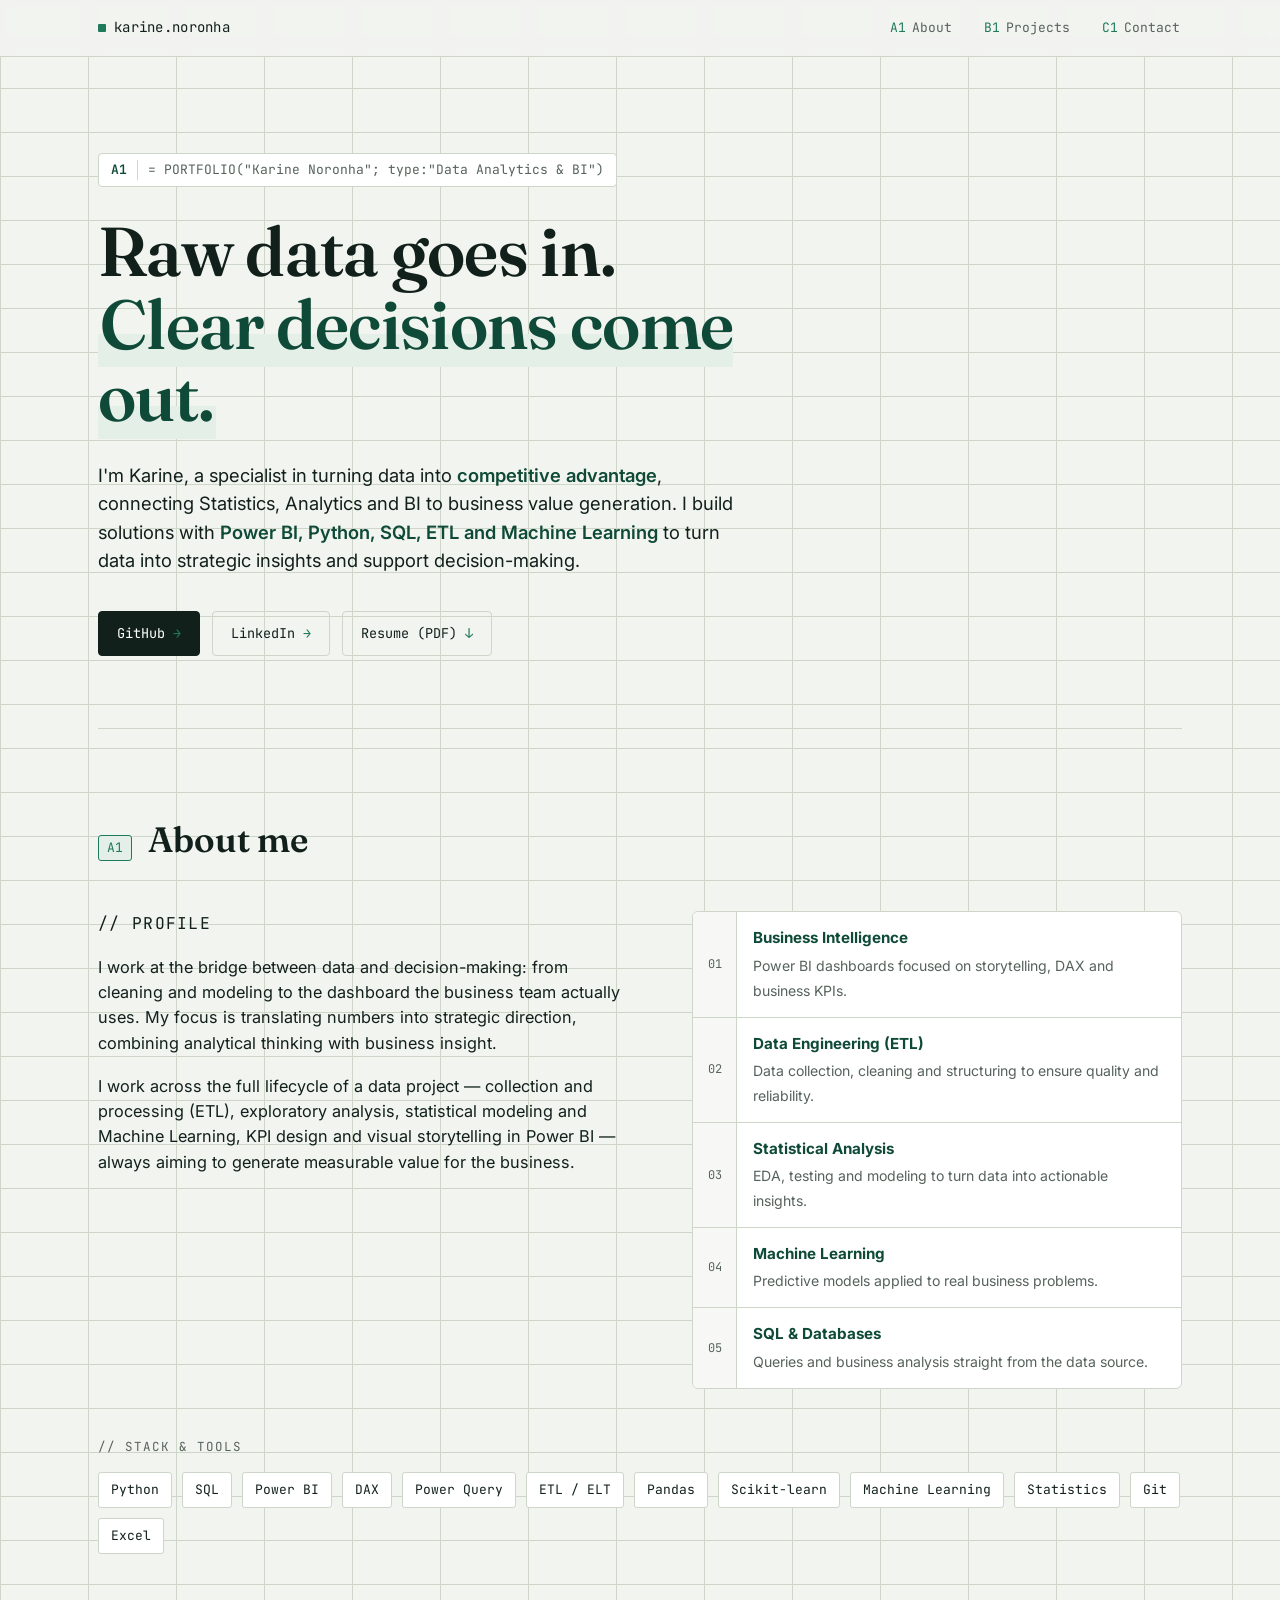
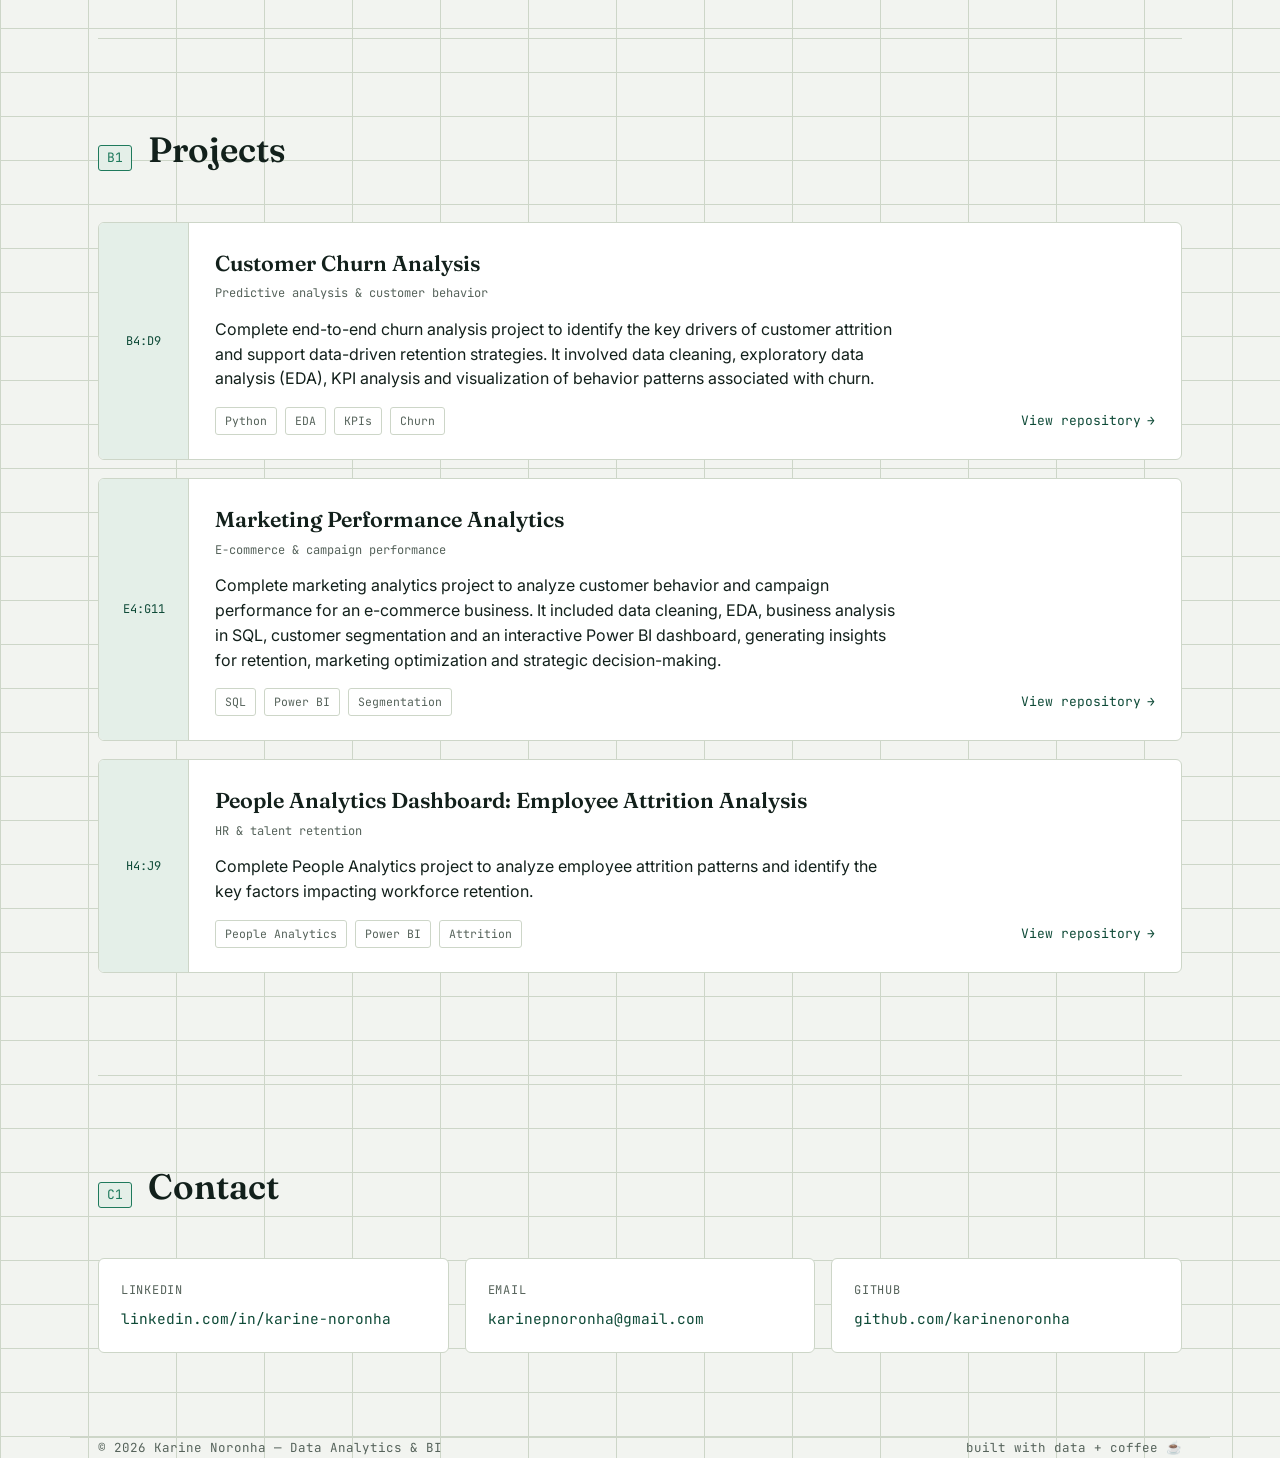
==== Portifolio/index.html @ d7bcab8e "Update index.html" ====
<!doctype html>
<html lang="en">
<head>
<meta charset="UTF-8" />
<meta name="viewport" content="width=device-width, initial-scale=1" />
<title>Karine Noronha — Data Analytics &amp; BI</title>
<meta name="description" content="Portfolio of Karine Noronha, data analyst specialized in Power BI, Python, SQL, ETL and Machine Learning." />
<link rel="preconnect" href="https://fonts.googleapis.com">
<link rel="preconnect" href="https://fonts.gstatic.com" crossorigin>
<link href="https://fonts.googleapis.com/css2?family=Fraunces:opsz,wght@9..144,500;9..144,600;9..144,700&family=Inter:wght@400;500;600&family=JetBrains+Mono:wght@400;500;600&display=swap" rel="stylesheet">
<link rel="stylesheet" href="assets/style.css" />
</head>
<body>

<div class="topbar">
  <div class="topbar-inner">
    <div class="brand"><span class="dot"></span>karine.noronha</div>
    <nav class="colheaders">
      <a href="#about"><span class="ref">A1</span>About</a>
      <a href="#projects"><span class="ref">B1</span>Projects</a>
      <a href="#contact"><span class="ref">C1</span>Contact</a>
    </nav>
  </div>
</div>

<main class="wrap">

  <!-- HERO -->
  <section class="hero" style="border-top:none;">
    <div class="formula-bar">
      <span class="cellref">A1</span>
      <span>= PORTFOLIO("Karine Noronha"; type:"Data Analytics &amp; BI")</span>
    </div>
    <h1>Raw data goes in.<br><em>Clear decisions come out.</em></h1>
    <p class="lede">
      I'm Karine, a specialist in turning data into <b>competitive advantage</b>, connecting
      Statistics, Analytics and BI to business value generation. I build solutions with
      <b>Power BI, Python, SQL, ETL and Machine Learning</b> to turn data into
      strategic insights and support decision-making.
    </p>
    <div class="cta-row">
      <a class="btn btn-primary" href="https://github.com/karinenoronha" target="_blank" rel="noopener">
        GitHub <span class="arrow">→</span>
      </a>
      <a class="btn btn-ghost" href="https://www.linkedin.com/in/karinenoronha/" target="_blank" rel="noopener">
        LinkedIn <span class="arrow">→</span>
      </a>
      <a class="btn btn-ghost" href="assets/curriculo-karine-noronha.pdf" download>
        Resume (PDF) <span class="arrow">↓</span>
      </a>
    </div>
  </section>

  <!-- ABOUT -->
  <section id="about">
    <div class="section-head">
      <span class="cellnum">A1</span>
      <h2>About me</h2>
    </div>

    <div class="about-grid">
      <div class="about-text">
        <p class="section-sub">// profile</p>
        <p>
          I work at the bridge between data and decision-making: from cleaning and modeling
          to the dashboard the business team actually uses. My focus is translating numbers
          into strategic direction, combining analytical thinking with business insight.
        </p>
        <p>
          I work across the full lifecycle of a data project — collection and processing (ETL),
          exploratory analysis, statistical modeling and Machine Learning, KPI design and
          visual storytelling in Power BI — always aiming to generate measurable value
          for the business.
        </p>
      </div>

      <div class="skills-table">
        <div class="skills-row">
          <div class="idx">01</div>
          <div class="cell">
            <strong>Business Intelligence</strong>
            <span>Power BI dashboards focused on storytelling, DAX and business KPIs.</span>
          </div>
        </div>
        <div class="skills-row">
          <div class="idx">02</div>
          <div class="cell">
            <strong>Data Engineering (ETL)</strong>
            <span>Data collection, cleaning and structuring to ensure quality and reliability.</span>
          </div>
        </div>
        <div class="skills-row">
          <div class="idx">03</div>
          <div class="cell">
            <strong>Statistical Analysis</strong>
            <span>EDA, testing and modeling to turn data into actionable insights.</span>
          </div>
        </div>
        <div class="skills-row">
          <div class="idx">04</div>
          <div class="cell">
            <strong>Machine Learning</strong>
            <span>Predictive models applied to real business problems.</span>
          </div>
        </div>
        <div class="skills-row">
          <div class="idx">05</div>
          <div class="cell">
            <strong>SQL &amp; Databases</strong>
            <span>Queries and business analysis straight from the data source.</span>
          </div>
        </div>
      </div>
    </div>

    <p class="stack-label">// stack &amp; tools</p>
    <div class="tag-grid">
      <span class="tag">Python</span>
      <span class="tag">SQL</span>
      <span class="tag">Power BI</span>
      <span class="tag">DAX</span>
      <span class="tag">Power Query</span>
      <span class="tag">ETL / ELT</span>
      <span class="tag">Pandas</span>
      <span class="tag">Scikit-learn</span>
      <span class="tag">Machine Learning</span>
      <span class="tag">Statistics</span>
      <span class="tag">Git</span>
      <span class="tag">Excel</span>
    </div>
  </section>

  <!-- PROJECTS -->
  <section id="projects">
    <div class="section-head">
      <span class="cellnum">B1</span>
      <h2>Projects</h2>
    </div>

    <a class="project-row" href="https://github.com/karinenoronha/customer-churn-analysis" target="_blank" rel="noopener">
      <div class="project-range">B4:D9</div>
      <div class="project-body">
        <h3>Customer Churn Analysis</h3>
        <p class="project-kicker">Predictive analysis &amp; customer behavior</p>
        <p class="desc">
          Complete end-to-end churn analysis project to identify the key drivers of
          customer attrition and support data-driven retention strategies.
          It involved data cleaning, exploratory data analysis (EDA), KPI analysis and
          visualization of behavior patterns associated with churn.
        </p>
        <div class="project-foot">
          <div class="tag-row">
            <span class="tag-sm">Python</span>
            <span class="tag-sm">EDA</span>
            <span class="tag-sm">KPIs</span>
            <span class="tag-sm">Churn</span>
          </div>
          <span class="project-link">View repository <span class="arrow">→</span></span>
        </div>
      </div>
    </a>

    <a class="project-row" href="https://github.com/karinenoronha/Marketing-Performance-Analytics" target="_blank" rel="noopener">
      <div class="project-range">E4:G11</div>
      <div class="project-body">
        <h3>Marketing Performance Analytics</h3>
        <p class="project-kicker">E-commerce &amp; campaign performance</p>
        <p class="desc">
          Complete marketing analytics project to analyze customer behavior and
          campaign performance for an e-commerce business. It included data cleaning, EDA,
          business analysis in SQL, customer segmentation and an interactive Power BI dashboard,
          generating insights for retention, marketing optimization and strategic decision-making.
        </p>
        <div class="project-foot">
          <div class="tag-row">
            <span class="tag-sm">SQL</span>
            <span class="tag-sm">Power BI</span>
            <span class="tag-sm">Segmentation</span>
          </div>
          <span class="project-link">View repository <span class="arrow">→</span></span>
        </div>
      </div>
    </a>

    <a class="project-row" href="https://github.com/karinenoronha/People-Analytics" target="_blank" rel="noopener">
      <div class="project-range">H4:J9</div>
      <div class="project-body">
        <h3>People Analytics Dashboard: Employee Attrition Analysis</h3>
        <p class="project-kicker">HR &amp; talent retention</p>
        <p class="desc">
          Complete People Analytics project to analyze employee attrition patterns
          and identify the key factors impacting workforce retention.
        </p>
        <div class="project-foot">
          <div class="tag-row">
            <span class="tag-sm">People Analytics</span>
            <span class="tag-sm">Power BI</span>
            <span class="tag-sm">Attrition</span>
          </div>
          <span class="project-link">View repository <span class="arrow">→</span></span>
        </div>
      </div>
    </a>
  </section>

  <!-- CONTACT -->
  <section id="contact">
    <div class="section-head">
      <span class="cellnum">C1</span>
      <h2>Contact</h2>
    </div>

    <div class="contact-grid">
      <a class="contact-card" href="https://www.linkedin.com/in/karine-noronha/" target="_blank" rel="noopener">
        <span class="label">LinkedIn</span>
        <span class="value">linkedin.com/in/karine-noronha</span>
      </a>
      <a class="contact-card" href="mailto:karinepnoronha@gmail.com">
        <span class="label">Email</span>
        <span class="value">karinepnoronha@gmail.com</span>
      </a>
      <a class="contact-card" href="https://github.com/karinenoronha" target="_blank" rel="noopener">
        <span class="label">GitHub</span>
        <span class="value">github.com/karinenoronha</span>
      </a>
    </div>
  </section>

</main>

<footer class="wrap">
  <span>© <span id="year"></span> Karine Noronha — Data Analytics &amp; BI</span>
  <span>built with data + coffee ☕</span>
</footer>

<script src="assets/script.js"></script>
</body>
</html>
---- Portifolio/assets/style.css ----
/* =========================================================
   Karine Noronha — Portfólio | Data Analytics & BI
   Conceito: "planilha viva" — grade sutil, referências de
   célula (A1, B1, C1...) e verde de "número positivo" como
   assinatura visual, remetendo a Excel / Power BI / SQL.
   ========================================================= */

:root {
  --bg: #f2f4f0;
  --bg-cell: #ffffff;
  --ink: #12201b;
  --muted: #56635b;
  --line: #cdd6c8;
  --accent: #1f7a5c;      /* verde "positivo" */
  --accent-ink: #0e4a37;
  --alert: #c1440e;       /* rust — usado com moderação */
  --accent-soft: #e4efe8;
  --mono: "JetBrains Mono", "IBM Plex Mono", Menlo, Consolas, monospace;
  --serif: "Fraunces", "Iowan Old Style", Georgia, serif;
  --sans: "Inter", -apple-system, "Segoe UI", sans-serif;
  --maxw: 1140px;
}

* { box-sizing: border-box; }

html { scroll-behavior: smooth; }

@media (prefers-reduced-motion: reduce) {
  html { scroll-behavior: auto; }
  * { animation-duration: 0.001ms !important; animation-iteration-count: 1 !important; transition-duration: 0.001ms !important; }
}

body {
  margin: 0;
  background: var(--bg);
  color: var(--ink);
  font-family: var(--sans);
  font-size: 16px;
  line-height: 1.55;
  background-image:
    linear-gradient(var(--line) 1px, transparent 1px),
    linear-gradient(90deg, var(--line) 1px, transparent 1px);
  background-size: 100% 44px, 88px 100%;
  background-attachment: local;
}

a { color: inherit; text-decoration: none; }

::selection { background: var(--accent); color: #fff; }

:focus-visible {
  outline: 2px solid var(--accent-ink);
  outline-offset: 2px;
}

.wrap {
  max-width: var(--maxw);
  margin: 0 auto;
  padding: 0 28px;
}

/* ---------- Header / frozen row ---------- */

.topbar {
  position: sticky;
  top: 0;
  z-index: 50;
  background: rgba(242, 244, 240, 0.92);
  backdrop-filter: blur(6px);
  border-bottom: 1px solid var(--line);
}

.topbar-inner {
  max-width: var(--maxw);
  margin: 0 auto;
  padding: 0 28px;
  display: flex;
  align-items: center;
  justify-content: space-between;
  height: 56px;
}

.brand {
  font-family: var(--mono);
  font-size: 14px;
  letter-spacing: 0.02em;
  display: flex;
  align-items: center;
  gap: 8px;
}

.brand .dot {
  width: 8px; height: 8px;
  background: var(--accent);
  border-radius: 1px;
  display: inline-block;
}

.colheaders {
  display: flex;
  gap: 28px;
  font-family: var(--mono);
  font-size: 13px;
  color: var(--muted);
}

.colheaders a {
  position: relative;
  padding: 4px 2px;
  transition: color 0.15s ease;
}
.colheaders a:hover, .colheaders a:focus-visible { color: var(--accent-ink); }
.colheaders a .ref { color: var(--accent); margin-right: 6px; }

/* ---------- Hero ---------- */

.hero {
  padding: 96px 0 72px;
}

.formula-bar {
  display: inline-flex;
  align-items: center;
  gap: 10px;
  font-family: var(--mono);
  font-size: 13px;
  color: var(--muted);
  border: 1px solid var(--line);
  background: var(--bg-cell);
  padding: 6px 12px;
  border-radius: 4px;
  margin-bottom: 28px;
}
.formula-bar .cellref {
  color: var(--accent-ink);
  font-weight: 600;
  border-right: 1px solid var(--line);
  padding-right: 10px;
}

.hero h1 {
  font-family: var(--serif);
  font-weight: 600;
  font-size: clamp(2.4rem, 5.4vw, 4.4rem);
  line-height: 1.05;
  letter-spacing: -0.01em;
  margin: 0 0 28px;
  max-width: 16ch;
}

.hero h1 em {
  font-style: normal;
  color: var(--accent-ink);
  background: linear-gradient(transparent 62%, var(--accent-soft) 62%);
  padding: 0 2px;
}

.hero p.lede {
  font-size: 1.15rem;
  color: var(--ink);
  max-width: 640px;
  margin: 0 0 36px;
}

.hero p.lede b { color: var(--accent-ink); font-weight: 600; }

.cta-row {
  display: flex;
  flex-wrap: wrap;
  gap: 12px;
}

.btn {
  font-family: var(--mono);
  font-size: 13.5px;
  display: inline-flex;
  align-items: center;
  gap: 8px;
  padding: 11px 18px;
  border-radius: 4px;
  border: 1px solid var(--ink);
  transition: transform 0.12s ease, background 0.15s ease, color 0.15s ease;
}

.btn:hover, .btn:focus-visible { transform: translateY(-1px); }

.btn-primary {
  background: var(--ink);
  color: #fff;
}
.btn-primary:hover { background: var(--accent-ink); border-color: var(--accent-ink); }

.btn-ghost {
  background: transparent;
  color: var(--ink);
  border-color: var(--line);
}
.btn-ghost:hover { border-color: var(--ink); background: var(--bg-cell); }

.btn .arrow { color: var(--accent); }

/* ---------- Section shell ---------- */

section {
  padding: 84px 0;
  border-top: 1px solid var(--line);
}

.section-head {
  display: flex;
  align-items: baseline;
  gap: 16px;
  margin-bottom: 44px;
}

.cellnum {
  font-family: var(--mono);
  font-size: 13px;
  color: var(--accent);
  background: var(--accent-soft);
  border: 1px solid var(--accent);
  padding: 2px 8px;
  border-radius: 3px;
  white-space: nowrap;
}

.section-head h2 {
  font-family: var(--serif);
  font-size: clamp(1.6rem, 3vw, 2.2rem);
  margin: 0;
  font-weight: 600;
}

.section-sub {
  font-family: var(--mono);
  font-size: 12.5px;
  color: var(--muted);
  text-transform: uppercase;
  letter-spacing: 0.08em;
  margin: 0 0 10px;
}

/* ---------- Sobre / competências ---------- */

.about-grid {
  display: grid;
  grid-template-columns: 1.1fr 1fr;
  gap: 56px;
  align-items: start;
}

.about-text p { color: var(--ink); font-size: 1.02rem; margin: 0 0 18px; }
.about-text p:last-child { margin-bottom: 0; }

.skills-table {
  border: 1px solid var(--line);
  border-radius: 6px;
  overflow: hidden;
  background: var(--bg-cell);
}

.skills-row {
  display: grid;
  grid-template-columns: 44px 1fr;
  border-bottom: 1px solid var(--line);
}
.skills-row:last-child { border-bottom: none; }

.skills-row .idx {
  font-family: var(--mono);
  font-size: 12px;
  color: var(--muted);
  background: #f7f8f5;
  border-right: 1px solid var(--line);
  display: flex;
  align-items: center;
  justify-content: center;
}

.skills-row .cell {
  padding: 14px 16px;
}

.skills-row .cell strong {
  display: block;
  font-size: 0.95rem;
  color: var(--accent-ink);
  margin-bottom: 3px;
}

.skills-row .cell span {
  font-size: 0.88rem;
  color: var(--muted);
}

.skills-row:hover { background: var(--accent-soft); }

/* ---------- Stack tags ---------- */

.stack-label {
  font-family: var(--mono);
  font-size: 12.5px;
  color: var(--muted);
  text-transform: uppercase;
  letter-spacing: 0.08em;
  margin: 48px 0 16px;
}

.tag-grid {
  display: flex;
  flex-wrap: wrap;
  gap: 10px;
}

.tag {
  font-family: var(--mono);
  font-size: 13px;
  padding: 7px 12px;
  border: 1px solid var(--line);
  border-radius: 3px;
  background: var(--bg-cell);
  color: var(--ink);
}

/* ---------- Projetos ---------- */

.project-row {
  display: grid;
  grid-template-columns: 90px 1fr;
  border: 1px solid var(--line);
  background: var(--bg-cell);
  border-radius: 6px;
  margin-bottom: 18px;
  overflow: hidden;
  transition: border-color 0.15s ease, box-shadow 0.15s ease;
}

.project-row:hover, .project-row:focus-within {
  border-color: var(--accent);
  box-shadow: 0 4px 18px rgba(31, 122, 92, 0.12);
}

.project-range {
  font-family: var(--mono);
  font-size: 12px;
  color: var(--accent-ink);
  background: var(--accent-soft);
  border-right: 1px solid var(--line);
  display: flex;
  align-items: center;
  justify-content: center;
  text-align: center;
  padding: 12px 6px;
}

.project-body {
  padding: 24px 26px;
}

.project-body h3 {
  font-family: var(--serif);
  font-size: 1.35rem;
  margin: 0 0 4px;
  font-weight: 600;
}

.project-kicker {
  font-family: var(--mono);
  font-size: 12px;
  color: var(--muted);
  margin: 0 0 14px;
}

.project-body p.desc {
  margin: 0 0 16px;
  color: var(--ink);
  max-width: 68ch;
}

.project-foot {
  display: flex;
  align-items: center;
  justify-content: space-between;
  flex-wrap: wrap;
  gap: 12px;
}

.tag-row {
  display: flex;
  gap: 8px;
  flex-wrap: wrap;
}

.tag-sm {
  font-family: var(--mono);
  font-size: 11.5px;
  padding: 4px 9px;
  border: 1px solid var(--line);
  border-radius: 3px;
  color: var(--muted);
}

.project-link {
  font-family: var(--mono);
  font-size: 13px;
  color: var(--accent-ink);
  display: inline-flex;
  align-items: center;
  gap: 6px;
  white-space: nowrap;
}
.project-link .arrow { transition: transform 0.15s ease; }
.project-row:hover .project-link .arrow { transform: translateX(3px); }

/* ---------- Contato ---------- */

.contact-grid {
  display: grid;
  grid-template-columns: repeat(3, 1fr);
  gap: 16px;
}

.contact-card {
  border: 1px solid var(--line);
  background: var(--bg-cell);
  border-radius: 6px;
  padding: 22px;
  display: flex;
  flex-direction: column;
  gap: 8px;
  transition: border-color 0.15s ease, transform 0.15s ease;
}

.contact-card:hover { border-color: var(--accent); transform: translateY(-2px); }

.contact-card .label {
  font-family: var(--mono);
  font-size: 12px;
  color: var(--muted);
  text-transform: uppercase;
  letter-spacing: 0.06em;
}

.contact-card .value {
  font-family: var(--mono);
  font-size: 14.5px;
  color: var(--accent-ink);
  word-break: break-word;
}

/* ---------- Footer ---------- */

footer {
  padding: 32px 0 48px;
  border-top: 1px solid var(--line);
  display: flex;
  justify-content: space-between;
  align-items: center;
  flex-wrap: wrap;
  gap: 12px;
  font-family: var(--mono);
  font-size: 12.5px;
  color: var(--muted);
}

/* ---------- Responsive ---------- */

@media (max-width: 860px) {
  .about-grid { grid-template-columns: 1fr; gap: 36px; }
  .contact-grid { grid-template-columns: 1fr; }
  .colheaders { gap: 16px; }
  .project-row { grid-template-columns: 56px 1fr; }
  .hero { padding: 72px 0 56px; }
}

@media (max-width: 560px) {
  .colheaders { display: none; }
  section { padding: 56px 0; }
  .project-range { font-size: 10px; }
}
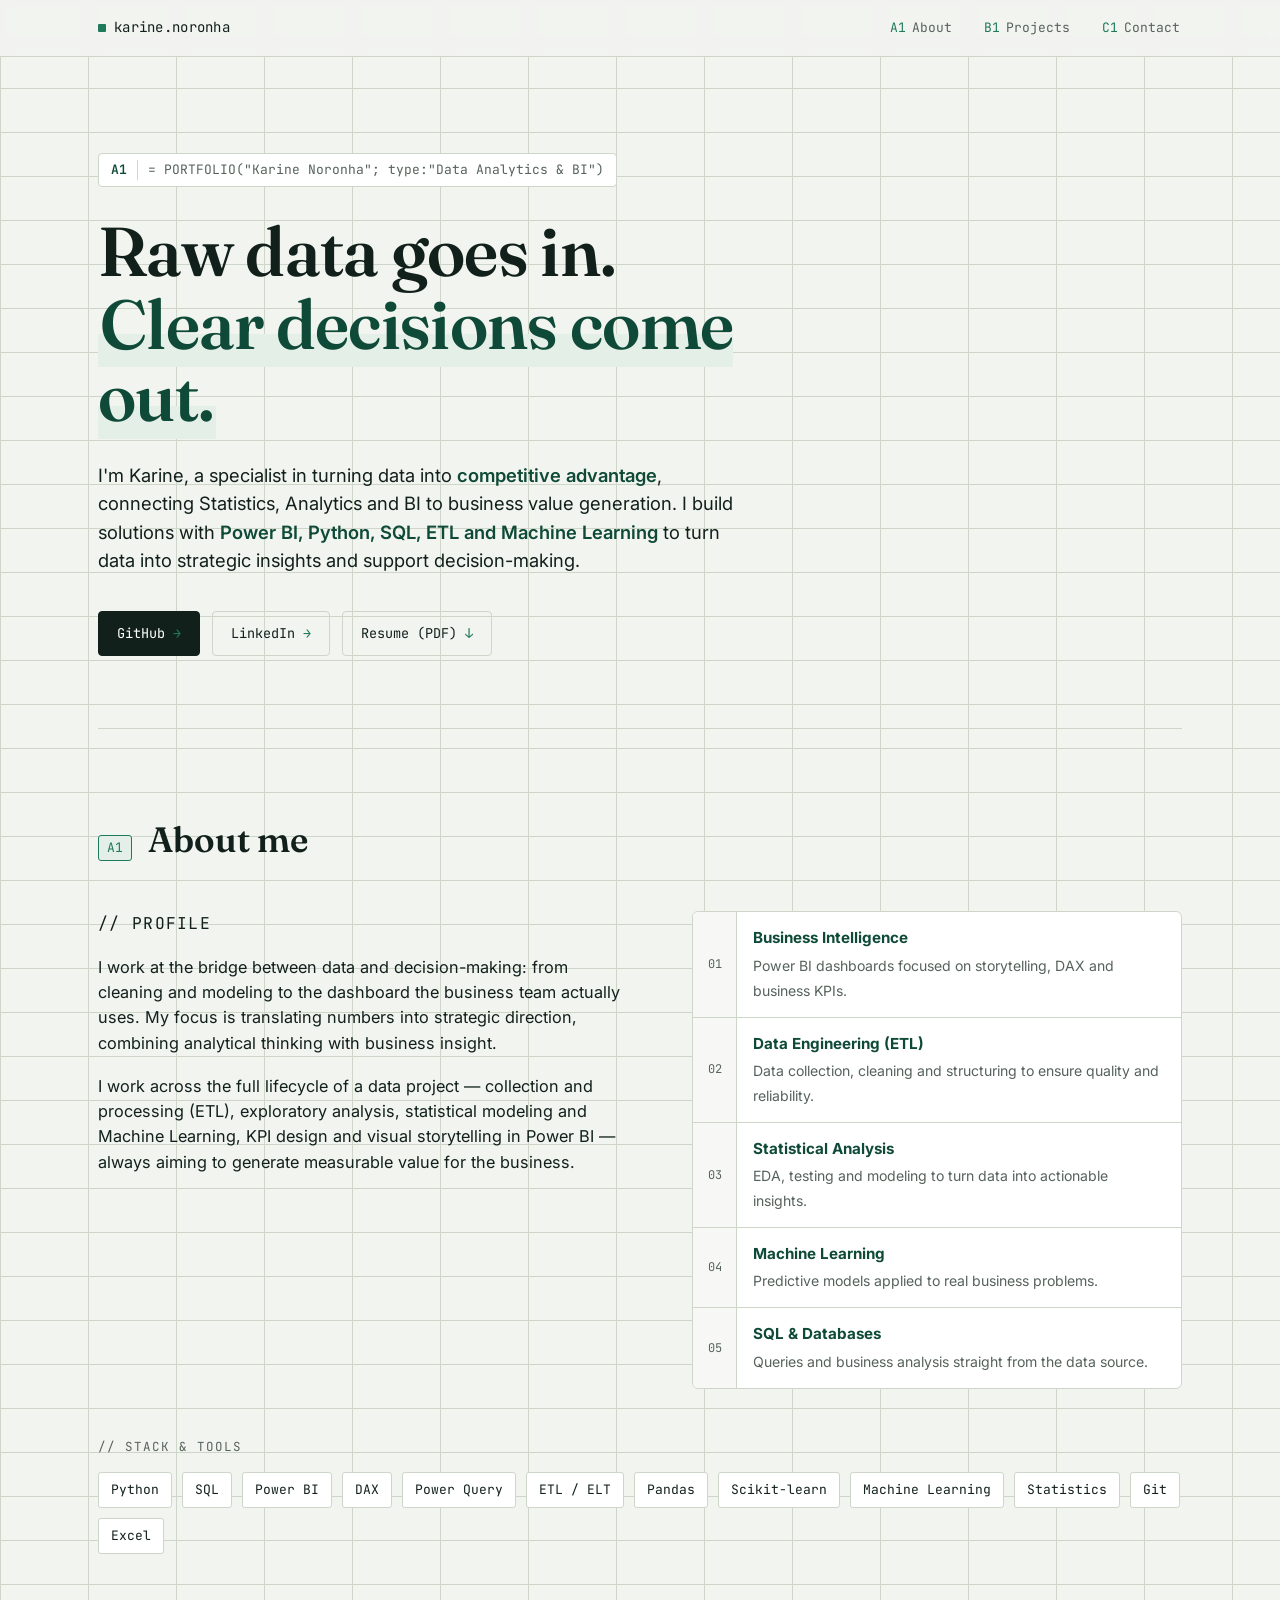
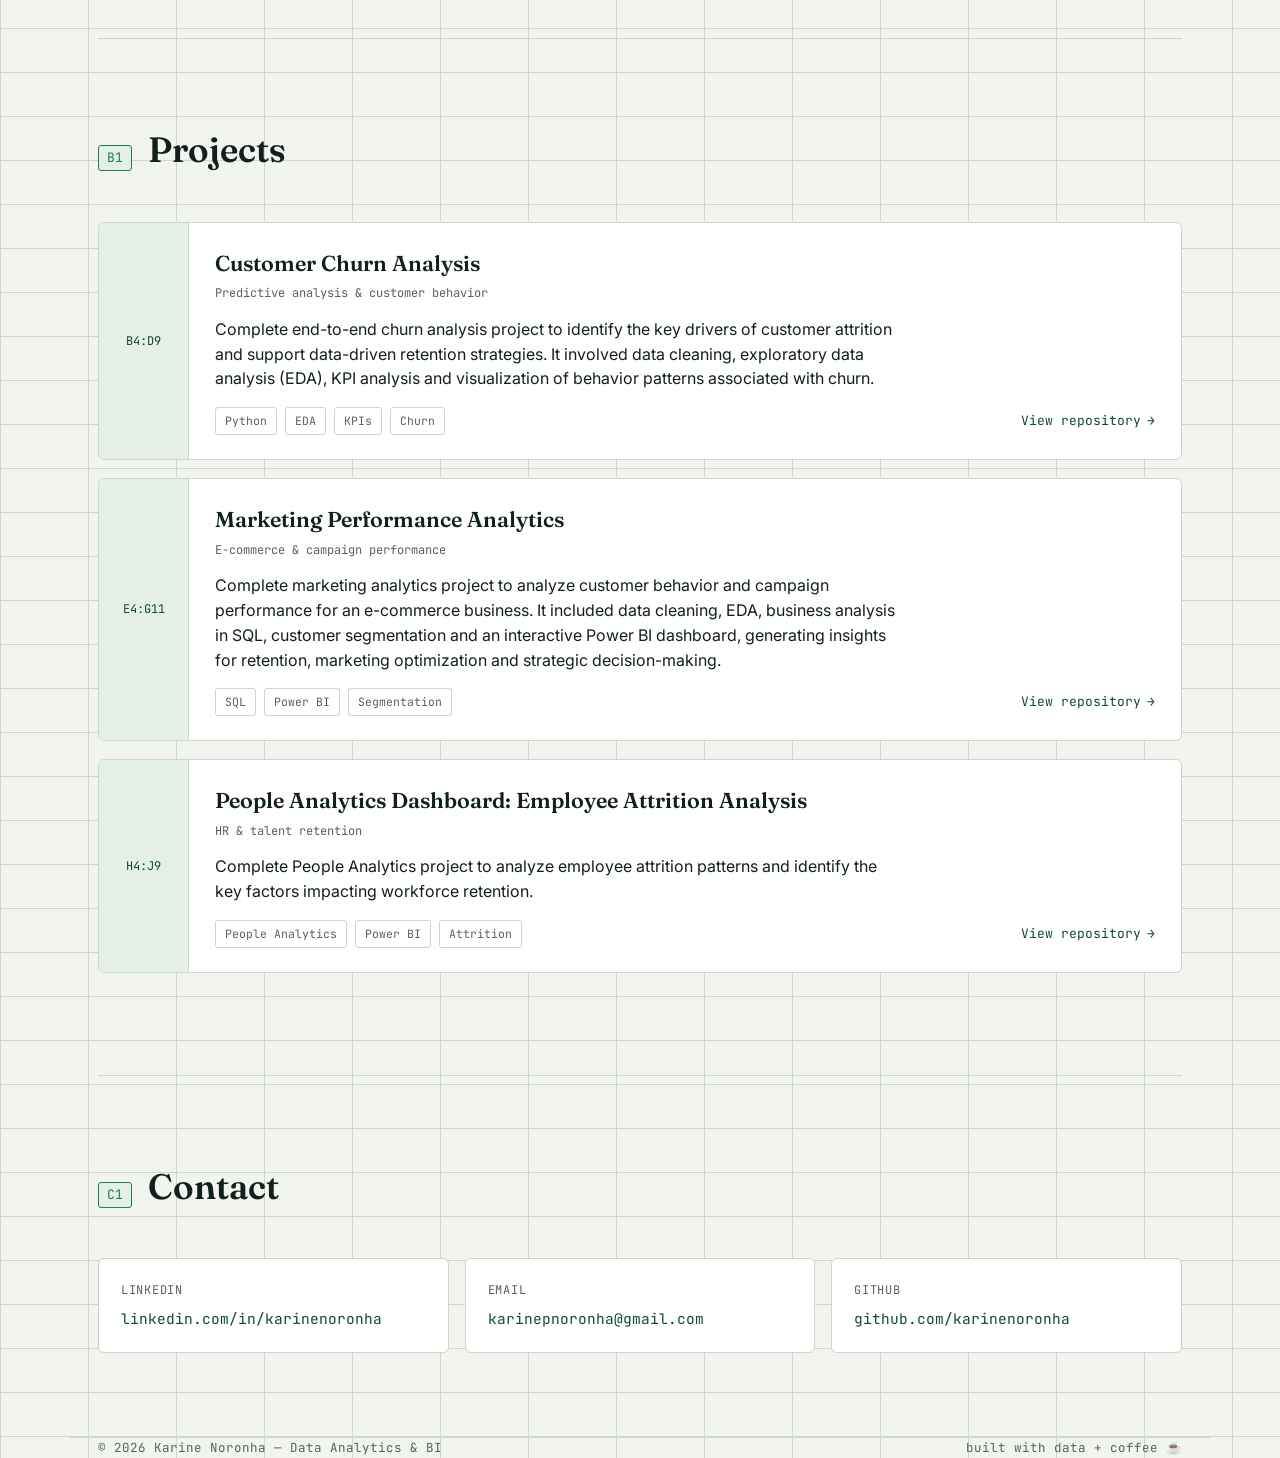
==== commit 7fae252d: "Update index.html" ====
--- a/Portifolio/index.html
+++ b/Portifolio/index.html
@@ -213,7 +213,7 @@
     <div class="contact-grid">
       <a class="contact-card" href="https://www.linkedin.com/in/karine-noronha/" target="_blank" rel="noopener">
         <span class="label">LinkedIn</span>
-        <span class="value">linkedin.com/in/karine-noronha</span>
+        <span class="value">linkedin.com/in/karinenoronha</span>
       </a>
       <a class="contact-card" href="mailto:karinepnoronha@gmail.com">
         <span class="label">Email</span>
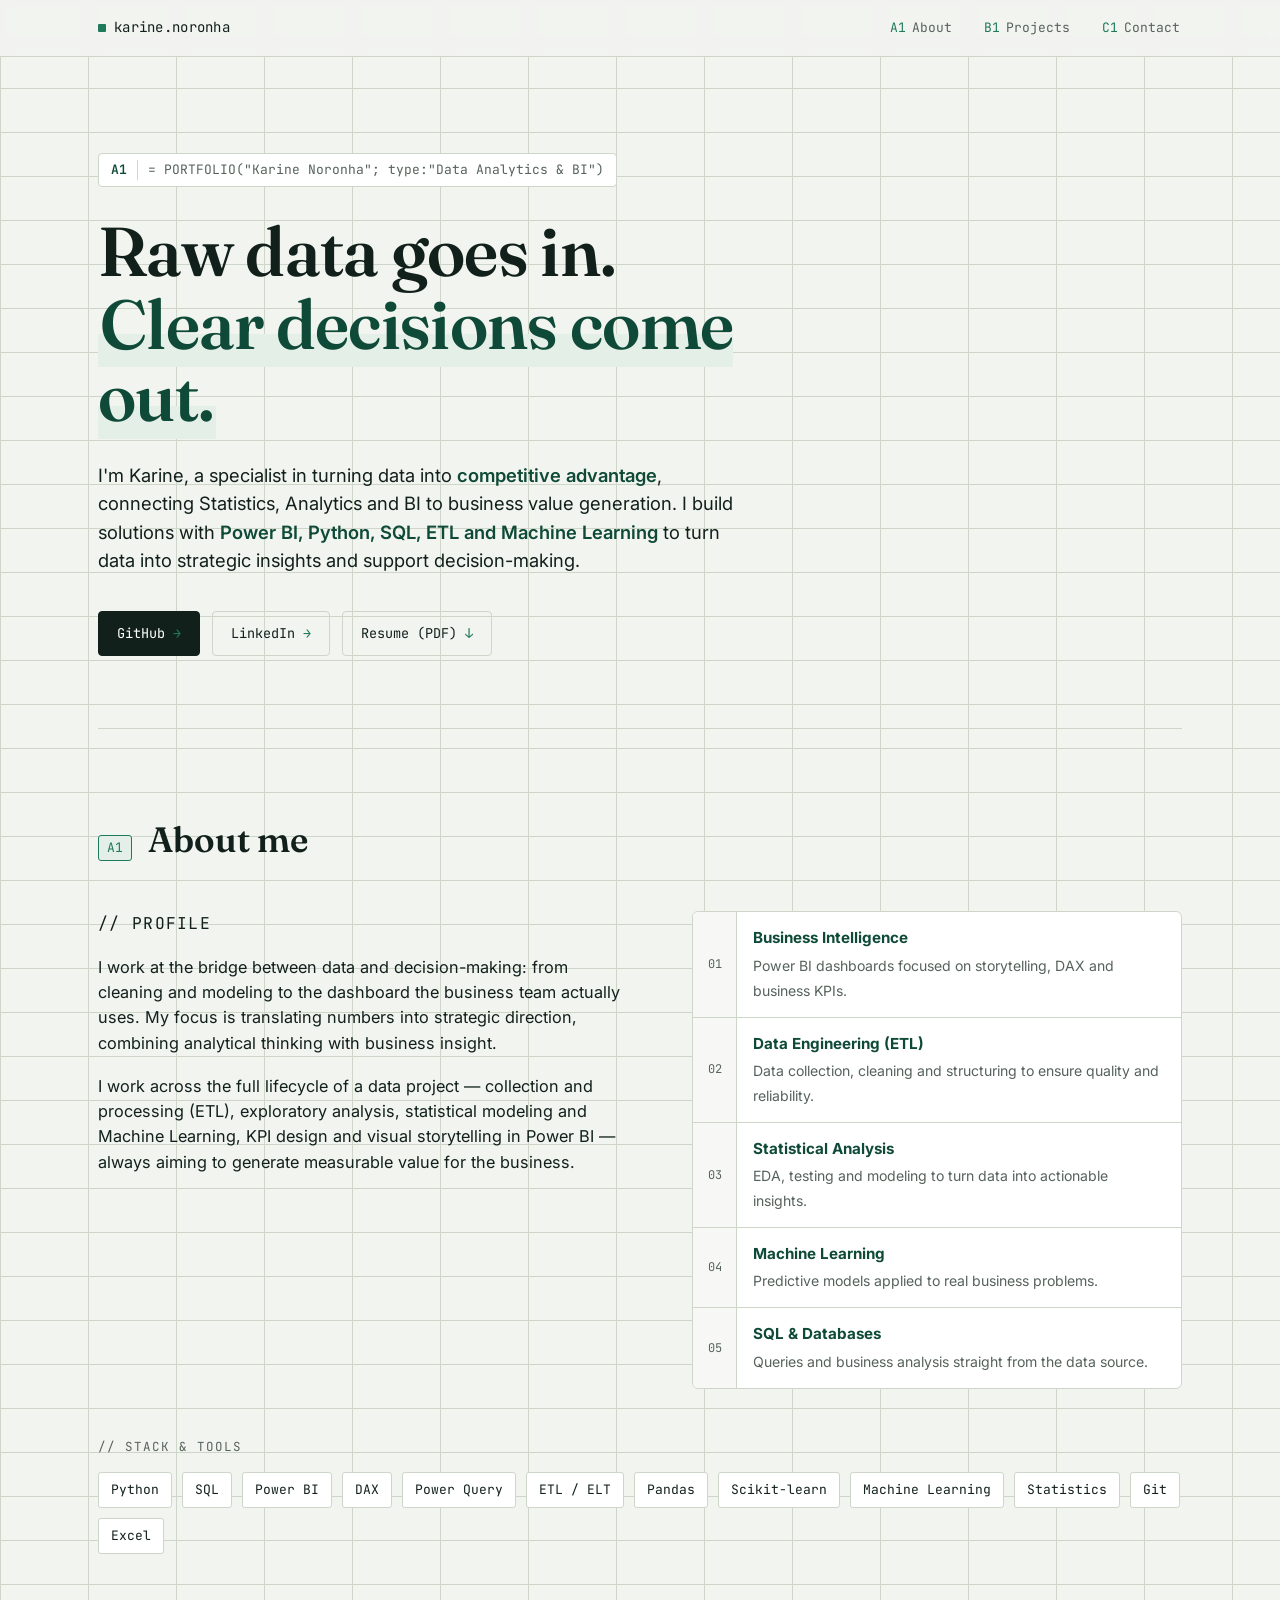
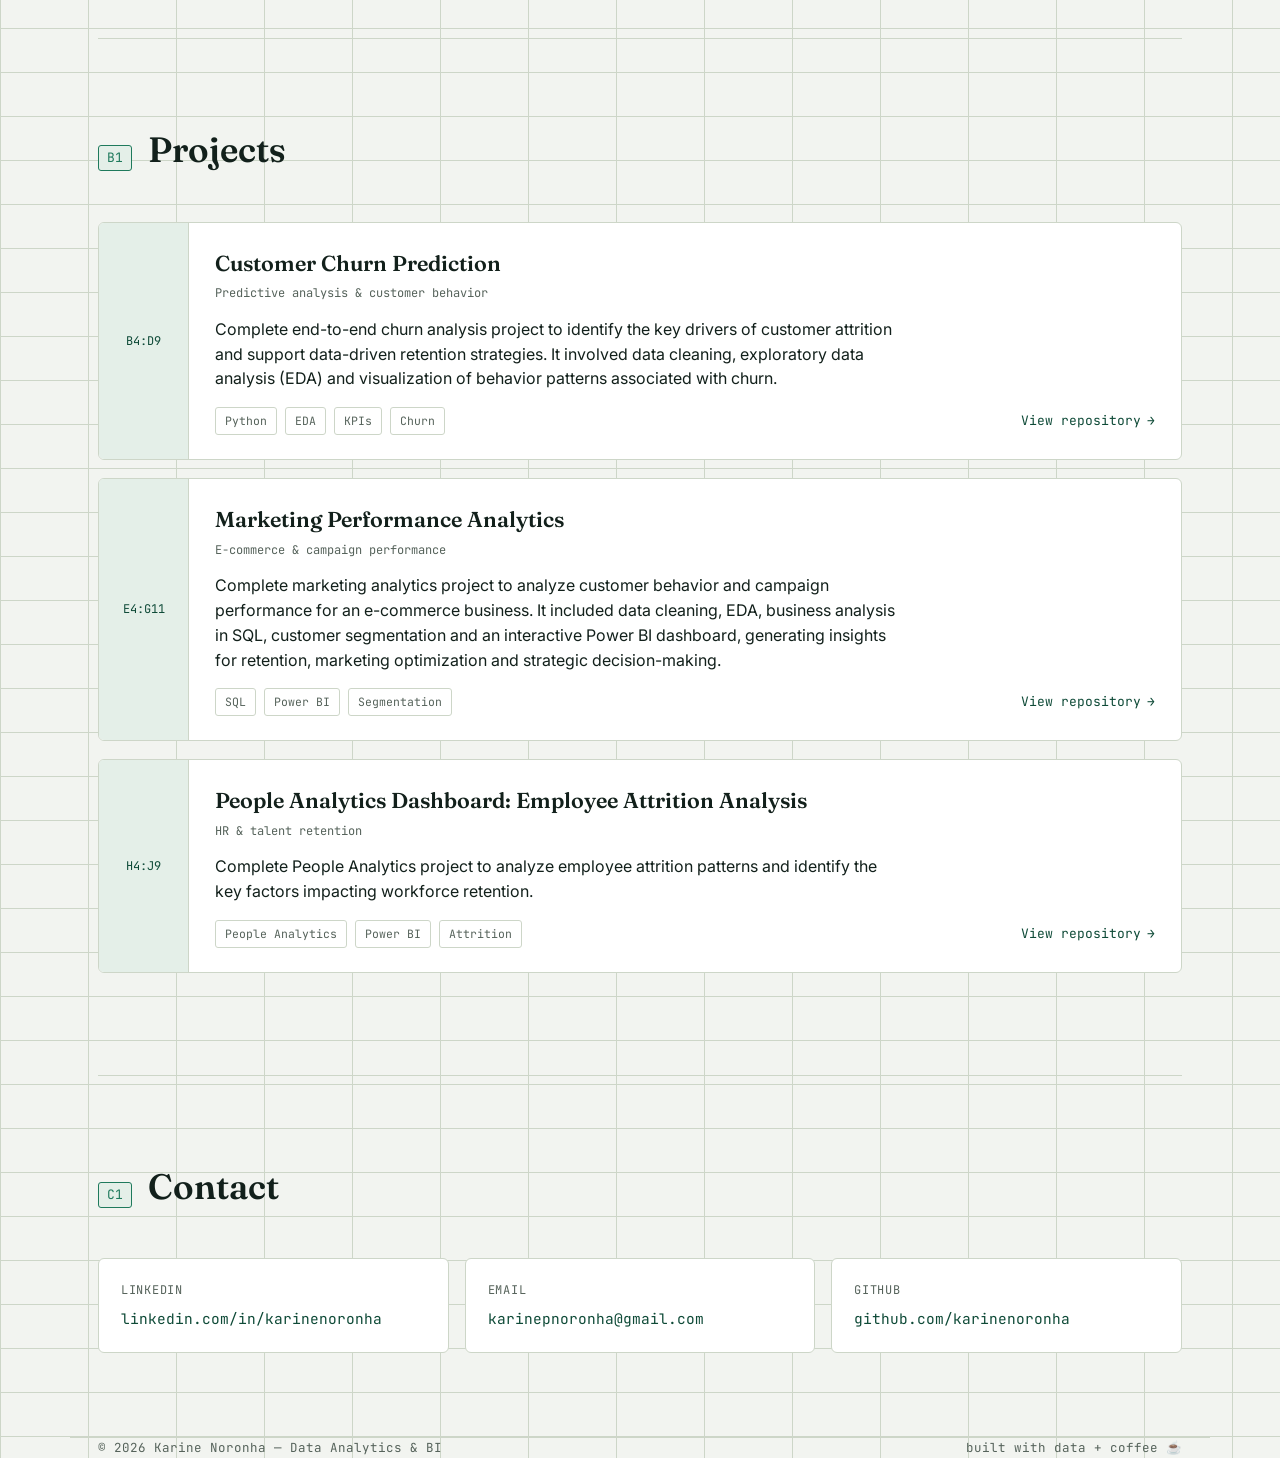
==== commit b7ad33fd: "Change project link and title in index.html Updated project link and title for customer churn projec" ====
--- a/Portifolio/index.html
+++ b/Portifolio/index.html
@@ -137,15 +137,15 @@
       <h2>Projects</h2>
     </div>
 
-    <a class="project-row" href="https://github.com/karinenoronha/customer-churn-analysis" target="_blank" rel="noopener">
+    <a class="project-row" href="https://github.com/karinenoronha/Customer-Churn-Prediction" target="_blank" rel="noopener">
       <div class="project-range">B4:D9</div>
       <div class="project-body">
-        <h3>Customer Churn Analysis</h3>
+        <h3>Customer Churn Prediction</h3>
         <p class="project-kicker">Predictive analysis &amp; customer behavior</p>
         <p class="desc">
           Complete end-to-end churn analysis project to identify the key drivers of
           customer attrition and support data-driven retention strategies.
-          It involved data cleaning, exploratory data analysis (EDA), KPI analysis and
+          It involved data cleaning, exploratory data analysis (EDA) and
           visualization of behavior patterns associated with churn.
         </p>
         <div class="project-foot">
@@ -211,7 +211,7 @@
     </div>
 
     <div class="contact-grid">
-      <a class="contact-card" href="https://www.linkedin.com/in/karine-noronha/" target="_blank" rel="noopener">
+      <a class="contact-card" href="https://www.linkedin.com/in/karinenoronha/" target="_blank" rel="noopener">
         <span class="label">LinkedIn</span>
         <span class="value">linkedin.com/in/karinenoronha</span>
       </a>
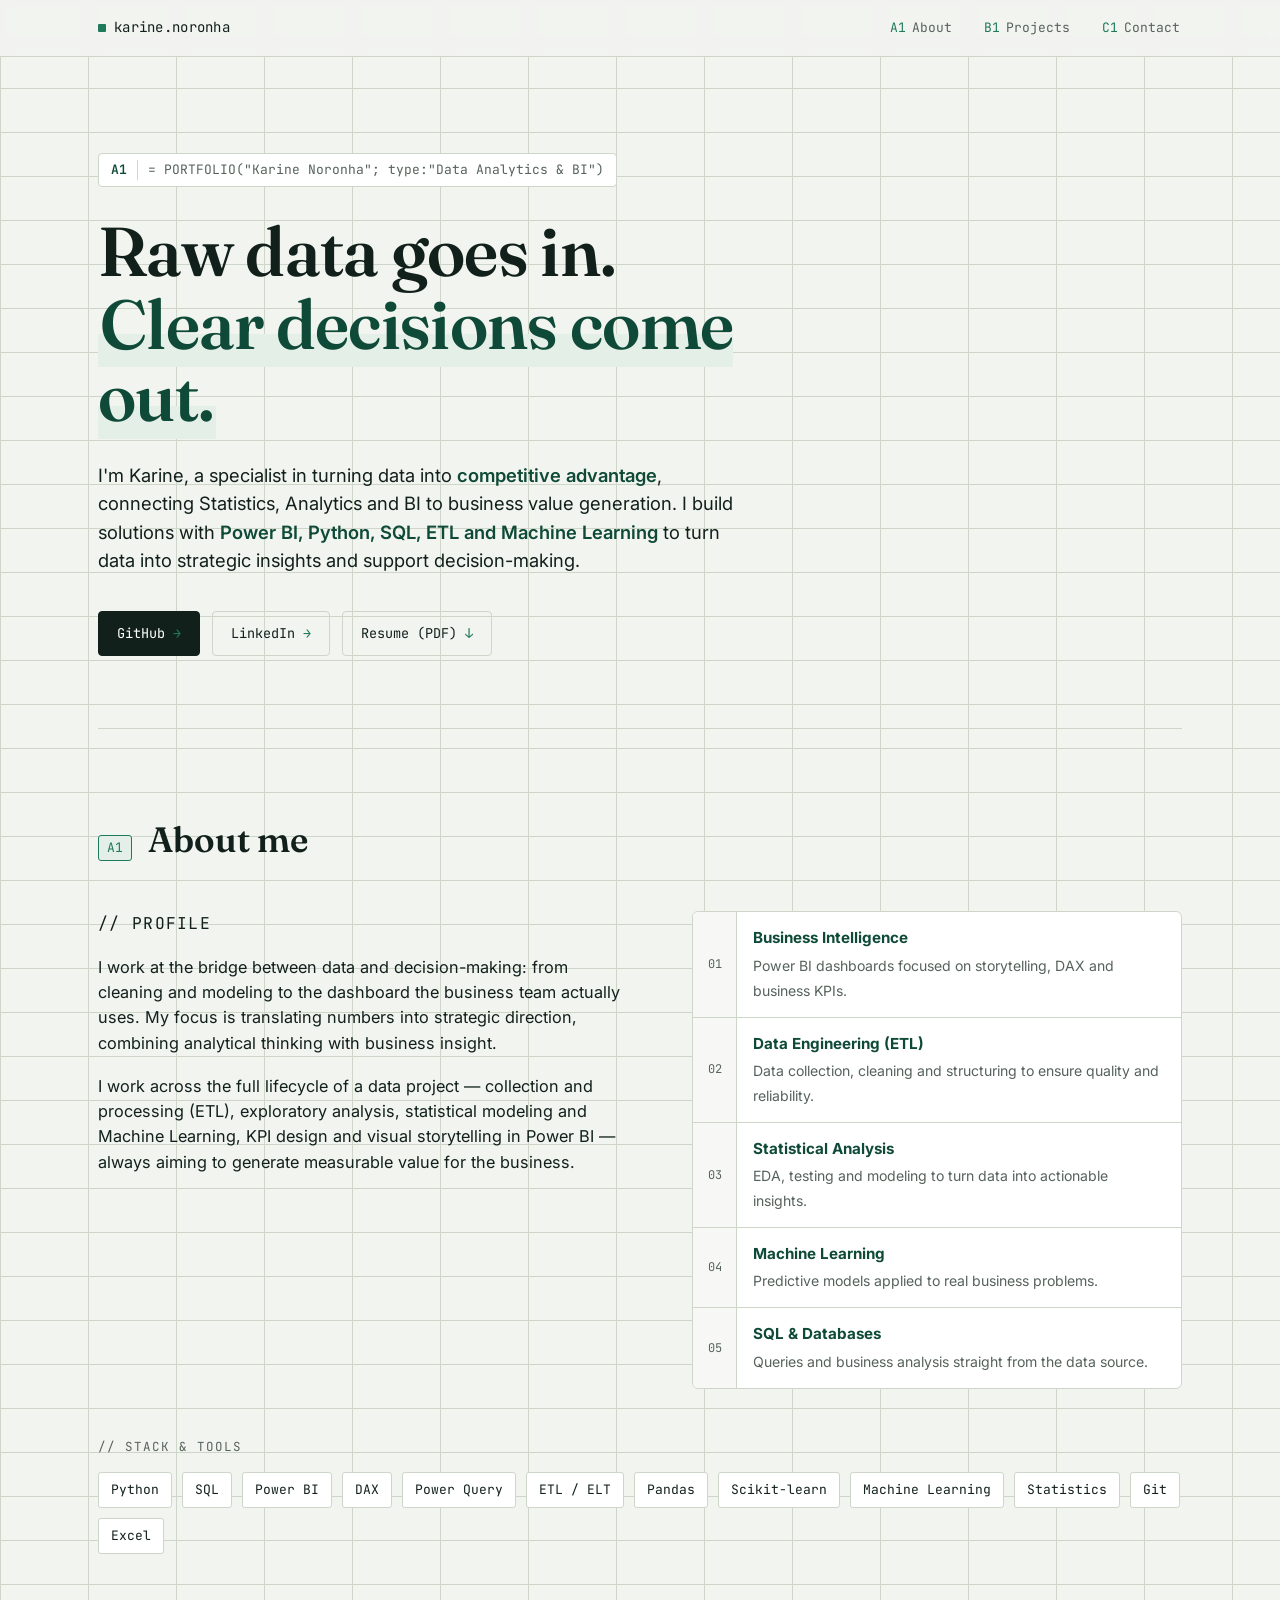
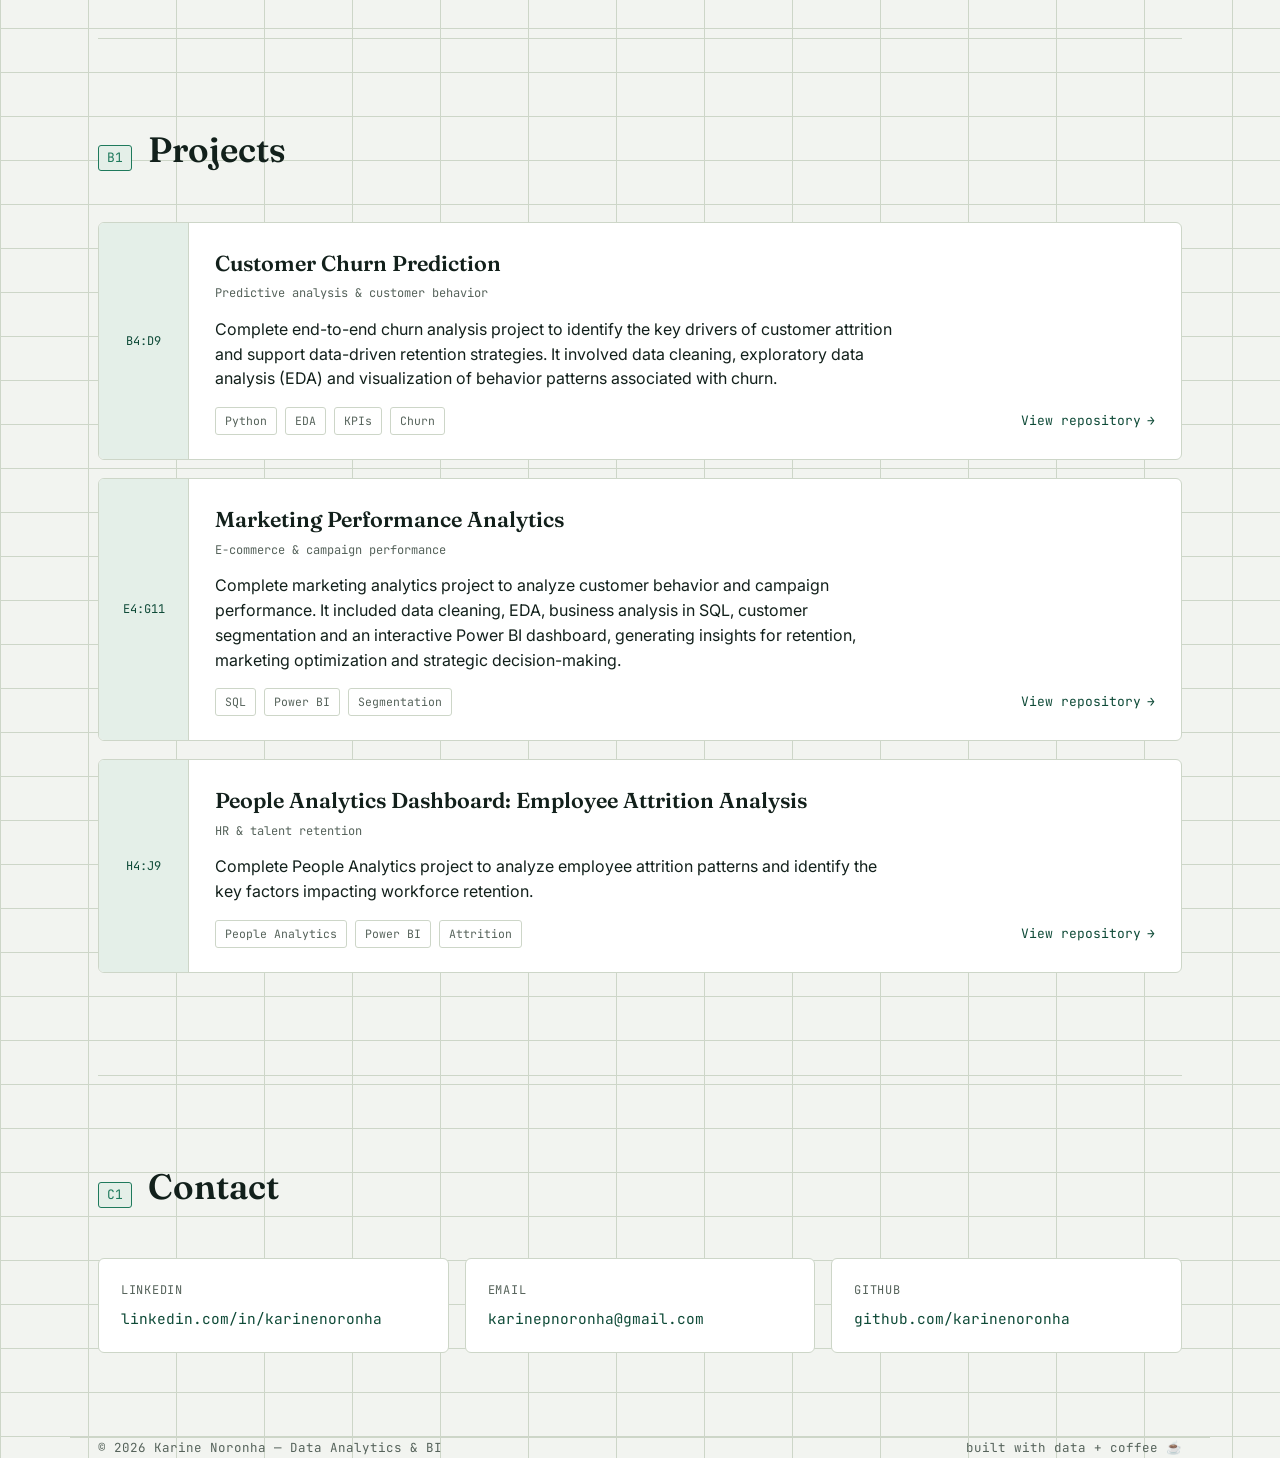
==== commit 92481ac0: "Change project link and refine description Updated project link and modified project description." ====
--- a/Portifolio/index.html
+++ b/Portifolio/index.html
@@ -160,14 +160,14 @@
       </div>
     </a>
 
-    <a class="project-row" href="https://github.com/karinenoronha/Marketing-Performance-Analytics" target="_blank" rel="noopener">
+    <a class="project-row" href="https://github.com/karinenoronha/advertising-sales-linear-regression/blob/main/README.md" target="_blank" rel="noopener">
       <div class="project-range">E4:G11</div>
       <div class="project-body">
         <h3>Marketing Performance Analytics</h3>
         <p class="project-kicker">E-commerce &amp; campaign performance</p>
         <p class="desc">
           Complete marketing analytics project to analyze customer behavior and
-          campaign performance for an e-commerce business. It included data cleaning, EDA,
+          campaign performance. It included data cleaning, EDA,
           business analysis in SQL, customer segmentation and an interactive Power BI dashboard,
           generating insights for retention, marketing optimization and strategic decision-making.
         </p>
